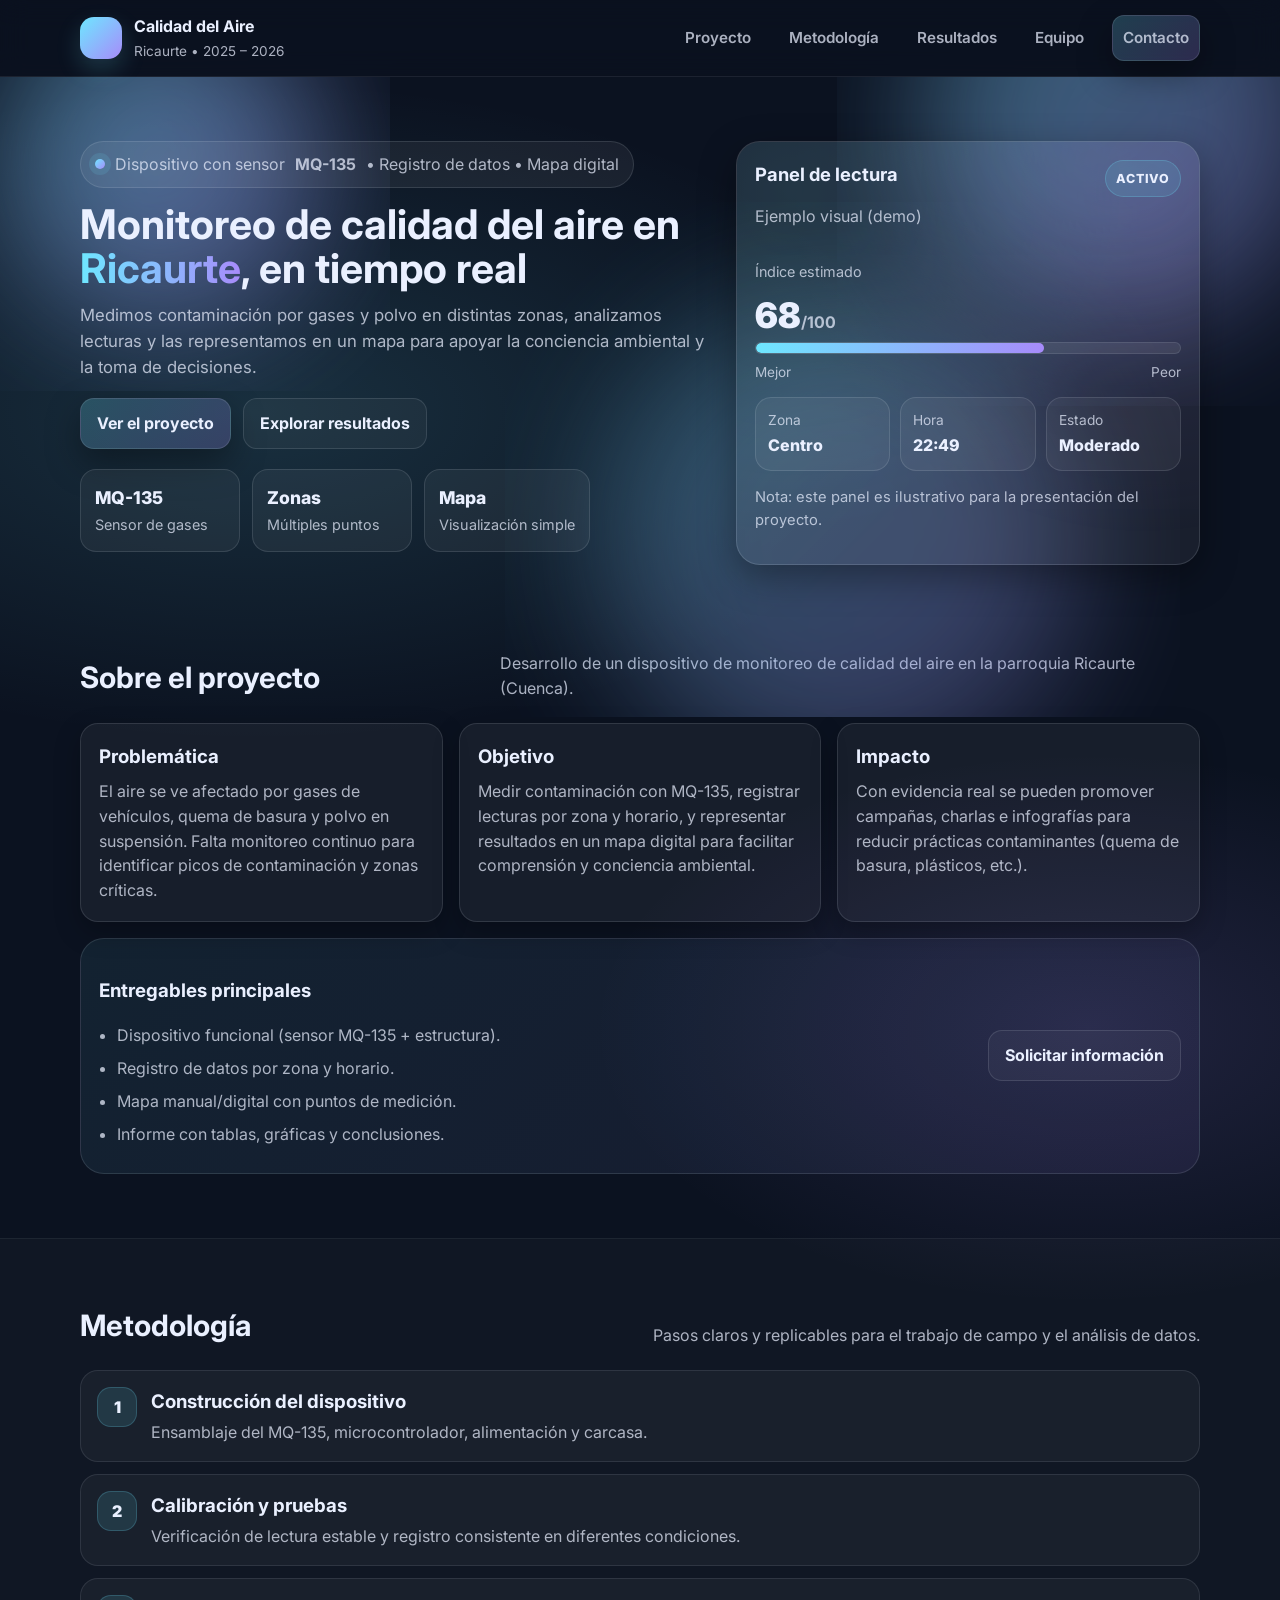
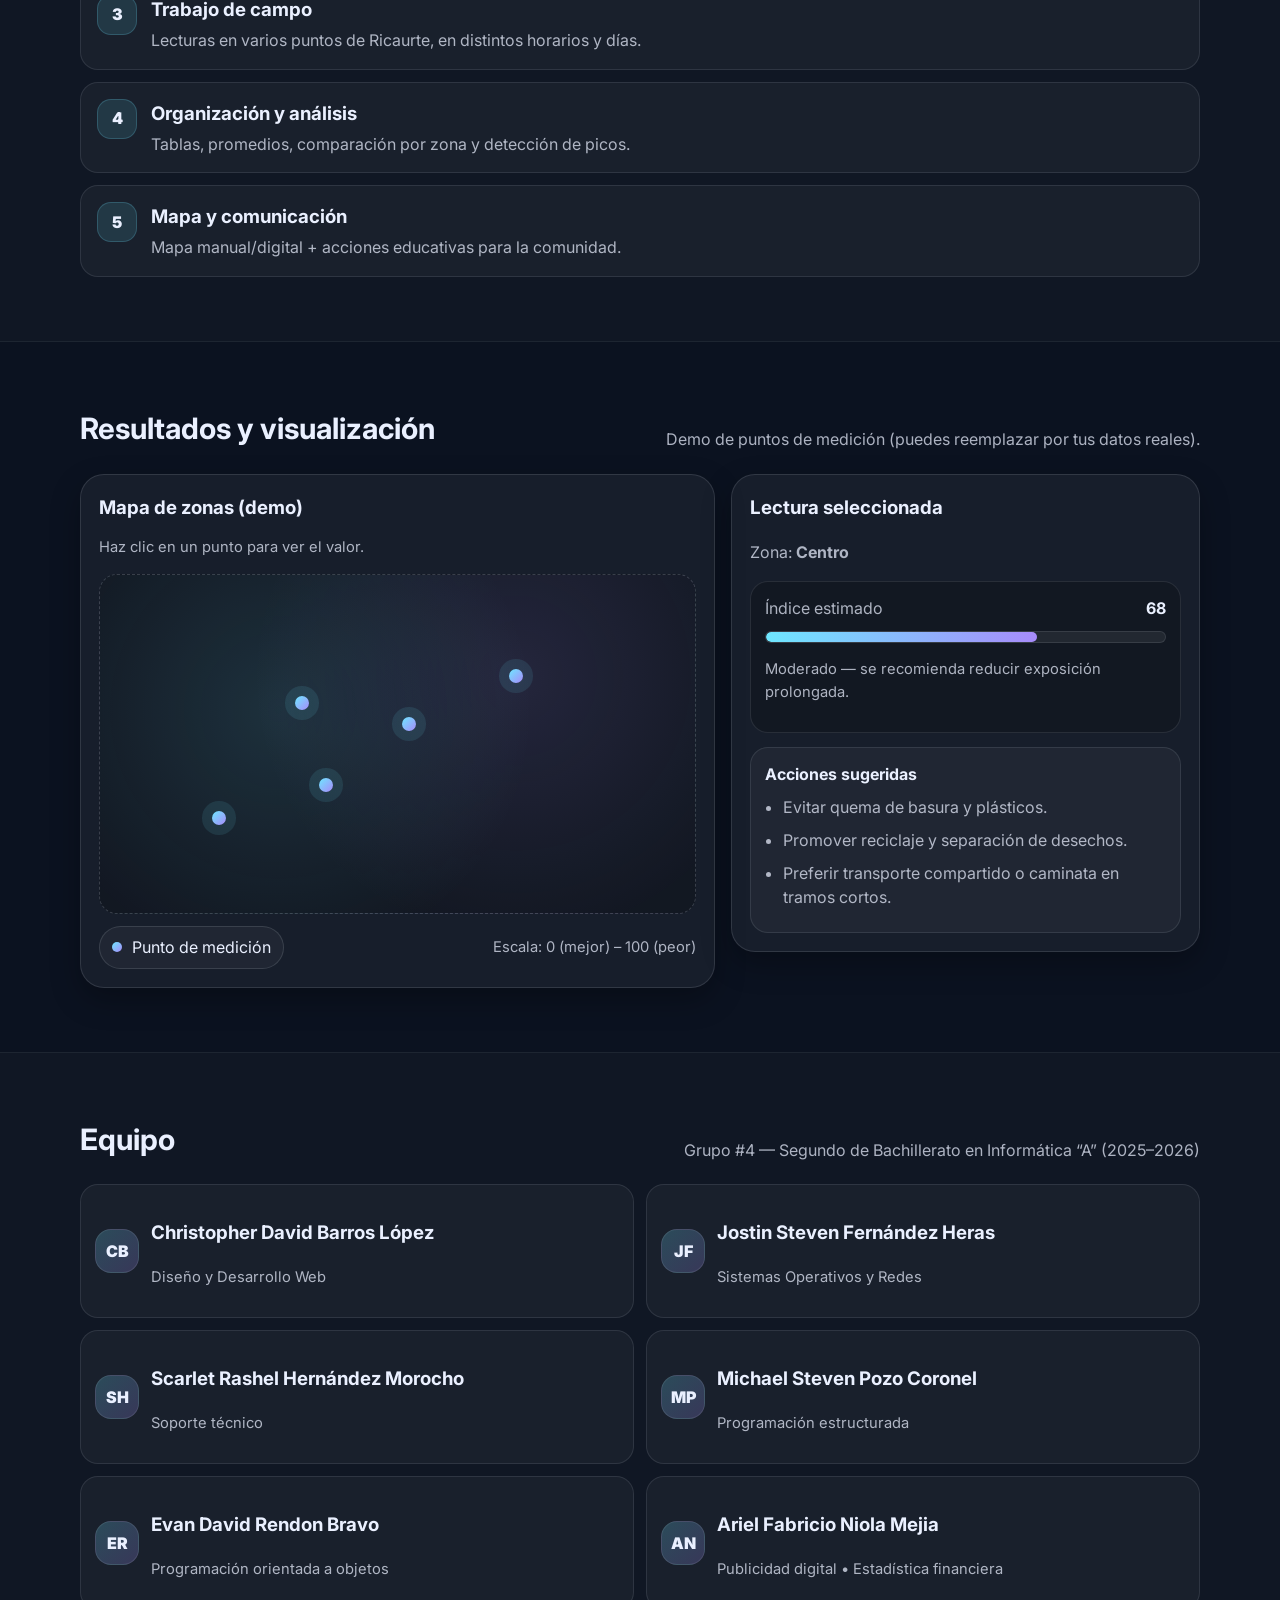
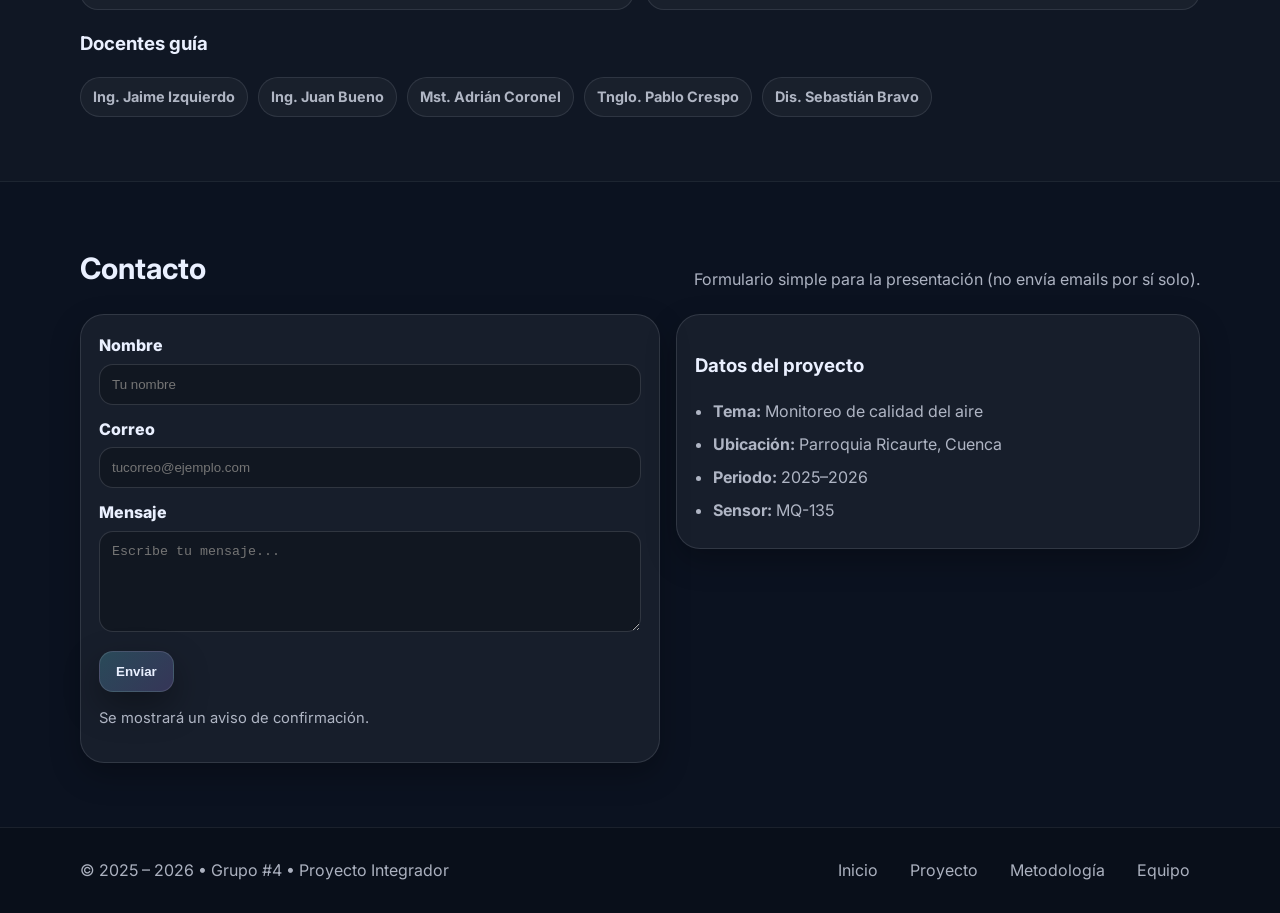
==== index.html @ 4301ad7d "[ADD]Website" ====
<!doctype html>
<html lang="es">
<head>
  <meta charset="utf-8" />
  <meta name="viewport" content="width=device-width, initial-scale=1" />
  <title>Monitoreo de Calidad del Aire | Ricaurte</title>
  <meta name="description" content="Proyecto escolar: dispositivo de monitoreo de calidad del aire con sensor MQ-135 y visualización en mapa digital." />
  <link rel="preconnect" href="https://fonts.googleapis.com">
  <link rel="preconnect" href="https://fonts.gstatic.com" crossorigin>
  <link href="https://fonts.googleapis.com/css2?family=Inter:wght@400;600;700&display=swap" rel="stylesheet">
  <link rel="stylesheet" href="assets/css/styles.css" />
</head>
<body>
  <header class="site-header">
    <div class="container header-inner">
      <a class="brand" href="#inicio" aria-label="Ir a inicio">
        <span class="brand-mark" aria-hidden="true"></span>
        <span class="brand-text">
          <strong>Calidad del Aire</strong>
          <span>Ricaurte • 2025 – 2026 </span>
        </span>
      </a>

      <button class="nav-toggle" id="navToggle" aria-label="Abrir menú" aria-expanded="false" aria-controls="siteNav">
        <span></span><span></span><span></span>
      </button>

      <nav class="site-nav" id="siteNav">
        <a href="#proyecto">Proyecto</a>
        <a href="#metodologia">Metodología</a>
        <a href="#resultados">Resultados</a>
        <a href="#equipo">Equipo</a>
        <a href="#contacto" class="btn btn-sm">Contacto</a>
      </nav>
    </div>
  </header>

  <!-- Hero -->
  <main id="inicio" class="main">
    <section class="hero">
      <div class="container hero-grid">
        <div class="hero-copy">
          <p class="pill">
            <span class="dot"></span>
            Dispositivo con sensor <strong>MQ-135</strong> • Registro de datos • Mapa digital
          </p>
          <h1>Monitoreo de calidad del aire en <span class="grad">Ricaurte</span>, en tiempo real</h1>
          <p class="lead">
            Medimos contaminación por gases y polvo en distintas zonas, analizamos lecturas y las representamos
            en un mapa para apoyar la conciencia ambiental y la toma de decisiones.
          </p>

          <div class="hero-actions">
            <a class="btn" href="#proyecto">Ver el proyecto</a>
            <a class="btn btn-ghost" href="#resultados">Explorar resultados</a>
          </div>

          <div class="hero-stats">
            <div class="stat">
              <div class="stat-num">MQ-135</div>
              <div class="stat-label">Sensor de gases</div>
            </div>
            <div class="stat">
              <div class="stat-num">Zonas</div>
              <div class="stat-label">Múltiples puntos</div>
            </div>
            <div class="stat">
              <div class="stat-num">Mapa</div>
              <div class="stat-label">Visualización simple</div>
            </div>
          </div>
        </div>

        <div class="hero-card" aria-label="Tarjeta ilustrativa">
          <div class="card-top">
            <div class="card-title">
              <h2>Panel de lectura</h2>
              <p class="muted">Ejemplo visual (demo)</p>
            </div>
            <div class="badge">ACTIVO</div>
          </div>

          <div class="gauge">
            <div class="gauge-label">Índice estimado</div>
            <div class="gauge-value"><span id="gaugeValue">68</span><small>/100</small></div>
            <div class="gauge-bar">
              <div class="gauge-fill" id="gaugeFill" style="width: 68%"></div>
            </div>
            <div class="gauge-legend">
              <span>Mejor</span>
              <span>Peor</span>
            </div>
          </div>

          <div class="mini-grid">
            <div class="mini">
              <div class="mini-k">Zona</div>
              <div class="mini-v" id="zoneName">Centro</div>
            </div>
            <div class="mini">
              <div class="mini-k">Hora</div>
              <div class="mini-v" id="hourNow">--:--</div>
            </div>
            <div class="mini">
              <div class="mini-k">Estado</div>
              <div class="mini-v" id="qualityTag">Moderado</div>
            </div>
          </div>

          <p class="small muted">
            Nota: este panel es ilustrativo para la presentación del proyecto.
          </p>
        </div>
      </div>

      <div class="hero-bg" aria-hidden="true">
        <svg viewBox="0 0 1200 600" xmlns="http://www.w3.org/2000/svg" role="img">
          <defs>
            <linearGradient id="g1" x1="0" x2="1" y1="0" y2="1">
              <stop offset="0" stop-color="var(--c-accent)"/>
              <stop offset="1" stop-color="var(--c-accent2)"/>
            </linearGradient>
            <filter id="blur" x="-20%" y="-20%" width="140%" height="140%">
              <feGaussianBlur stdDeviation="55"/>
            </filter>
          </defs>
          <circle cx="220" cy="160" r="130" fill="url(#g1)" opacity="0.55" filter="url(#blur)"/>
          <circle cx="980" cy="130" r="160" fill="url(#g1)" opacity="0.45" filter="url(#blur)"/>
          <circle cx="760" cy="460" r="190" fill="url(#g1)" opacity="0.35" filter="url(#blur)"/>
        </svg>
      </div>
    </section>

    <!-- Seccion del proyecto -->
    <section id="proyecto" class="section">
      <div class="container">
        <div class="section-head">
          <h2>Sobre el proyecto</h2>
          <p class="muted">
            Desarrollo de un dispositivo de monitoreo de calidad del aire en la parroquia Ricaurte (Cuenca).
          </p>
        </div>

        <div class="cards-3">
          <article class="card">
            <h3>Problemática</h3>
            <p>
              El aire se ve afectado por gases de vehículos, quema de basura y polvo en suspensión.
              Falta monitoreo continuo para identificar picos de contaminación y zonas críticas.
            </p>
          </article>

          <article class="card">
            <h3>Objetivo</h3>
            <p>
              Medir contaminación con MQ-135, registrar lecturas por zona y horario, y representar resultados
              en un mapa digital para facilitar comprensión y conciencia ambiental.
            </p>
          </article>

          <article class="card">
            <h3>Impacto</h3>
            <p>
              Con evidencia real se pueden promover campañas, charlas e infografías para reducir prácticas
              contaminantes (quema de basura, plásticos, etc.).
            </p>
          </article>
        </div>

        <div class="callout">
          <div>
            <h3>Entregables principales</h3>
            <ul class="checklist">
              <li>Dispositivo funcional (sensor MQ-135 + estructura).</li>
              <li>Registro de datos por zona y horario.</li>
              <li>Mapa manual/digital con puntos de medición.</li>
              <li>Informe con tablas, gráficas y conclusiones.</li>
            </ul>
          </div>
          <a class="btn btn-ghost" href="#contacto">Solicitar información</a>
        </div>
      </div>
    </section>

    <!-- Metodologia -->
    <section id="metodologia" class="section section-alt">
      <div class="container">
        <div class="section-head">
          <h2>Metodología</h2>
          <p class="muted">Pasos claros y replicables para el trabajo de campo y el análisis de datos.</p>
        </div>

        <div class="timeline">
          <div class="step">
            <div class="step-num">1</div>
            <div class="step-body">
              <h3>Construcción del dispositivo</h3>
              <p>Ensamblaje del MQ-135, microcontrolador, alimentación y carcasa.</p>
            </div>
          </div>

          <div class="step">
            <div class="step-num">2</div>
            <div class="step-body">
              <h3>Calibración y pruebas</h3>
              <p>Verificación de lectura estable y registro consistente en diferentes condiciones.</p>
            </div>
          </div>

          <div class="step">
            <div class="step-num">3</div>
            <div class="step-body">
              <h3>Trabajo de campo</h3>
              <p>Lecturas en varios puntos de Ricaurte, en distintos horarios y días.</p>
            </div>
          </div>

          <div class="step">
            <div class="step-num">4</div>
            <div class="step-body">
              <h3>Organización y análisis</h3>
              <p>Tablas, promedios, comparación por zona y detección de picos.</p>
            </div>
          </div>

          <div class="step">
            <div class="step-num">5</div>
            <div class="step-body">
              <h3>Mapa y comunicación</h3>
              <p>Mapa manual/digital + acciones educativas para la comunidad.</p>
            </div>
          </div>
        </div>
      </div>
    </section>

    <!-- Visualizacion de resultados -->
    <section id="resultados" class="section">
      <div class="container">
        <div class="section-head">
          <h2>Resultados y visualización</h2>
          <p class="muted">Demo de puntos de medición (puedes reemplazar por tus datos reales).</p>
        </div>

        <div class="results-grid">
          <div class="map-card">
            <div class="map-head">
              <h3>Mapa de zonas (demo)</h3>
              <p class="muted small">Haz clic en un punto para ver el valor.</p>
            </div>

            <div class="map" id="map">
              <div class="pin" data-zone="Centro" data-value="68" style="left: 52%; top: 44%"></div>
              <div class="pin" data-zone="Vía Principal" data-value="82" style="left: 70%; top: 30%"></div>
              <div class="pin" data-zone="Escuela" data-value="55" style="left: 34%; top: 38%"></div>
              <div class="pin" data-zone="Barrio Norte" data-value="73" style="left: 38%; top: 62%"></div>
              <div class="pin" data-zone="Zona Rural" data-value="41" style="left: 20%; top: 72%"></div>
            </div>

            <div class="map-legend">
              <span class="legend-pill"><i class="legend-dot"></i> Punto de medición</span>
              <span class="muted small">Escala: 0 (mejor) – 100 (peor)</span>
            </div>
          </div>

          <aside class="panel-card">
            <h3>Lectura seleccionada</h3>
            <p class="muted">Zona: <strong id="selZone">Centro</strong></p>

            <div class="meter">
              <div class="meter-row">
                <span>Índice estimado</span>
                <strong id="selValue">68</strong>
              </div>
              <div class="meter-bar">
                <div class="meter-fill" id="selFill" style="width: 68%"></div>
              </div>
              <p class="small muted" id="selLabel">Moderado — se recomienda reducir exposición prolongada.</p>
            </div>

            <div class="tips">
              <h4>Acciones sugeridas</h4>
              <ul>
                <li>Evitar quema de basura y plásticos.</li>
                <li>Promover reciclaje y separación de desechos.</li>
                <li>Preferir transporte compartido o caminata en tramos cortos.</li>
              </ul>
            </div>
          </aside>
        </div>
      </div>
    </section>

    <!-- Integrantes o equipo 4: -->
    <section id="equipo" class="section section-alt">
      <div class="container">
        <div class="section-head">
          <h2>Equipo</h2>
          <p class="muted">Grupo #4 — Segundo de Bachillerato en Informática “A” (2025–2026)</p>
        </div>

        <div class="team-grid">
          <div class="person">
            <div class="avatar">CB</div>
            <div>
              <h3>Christopher David Barros López</h3>
              <p class="muted small">Diseño y Desarrollo Web</p>
            </div>
          </div>
          <div class="person">
            <div class="avatar">JF</div>
            <div>
              <h3>Jostin Steven Fernández Heras</h3>
              <p class="muted small">Sistemas Operativos y Redes</p>
            </div>
          </div>
          <div class="person">
            <div class="avatar">SH</div>
            <div>
              <h3>Scarlet Rashel Hernández Morocho</h3>
              <p class="muted small">Soporte técnico</p>
            </div>
          </div>
          <div class="person">
            <div class="avatar">MP</div>
            <div>
              <h3>Michael Steven Pozo Coronel</h3>
              <p class="muted small">Programación estructurada</p>
            </div>
          </div>
          <div class="person">
            <div class="avatar">ER</div>
            <div>
              <h3>Evan David Rendon Bravo</h3>
              <p class="muted small">Programación orientada a objetos</p>
            </div>
          </div>
          <div class="person">
            <div class="avatar">AN</div>
            <div>
              <h3>Ariel Fabricio Niola Mejia</h3>
              <p class="muted small">Publicidad digital • Estadística financiera</p>
            </div>
          </div>
        </div>

        <div class="teachers">
          <h3>Docentes guía</h3>
          <div class="chips">
            <span class="chip">Ing. Jaime Izquierdo</span>
            <span class="chip">Ing. Juan Bueno</span>
            <span class="chip">Mst. Adrián Coronel</span>
            <span class="chip">Tnglo. Pablo Crespo</span>
            <span class="chip">Dis. Sebastián Bravo</span>
          </div>
        </div>
      </div>
    </section>

    <!-- Contactos (Si llega a ser necesario añadi esta area) -->
    <section id="contacto" class="section">
      <div class="container">
        <div class="section-head">
          <h2>Contacto</h2>
          <p class="muted">Formulario simple para la presentación (no envía emails por sí solo).</p>
        </div>

        <div class="contact-grid">
          <form class="form" id="contactForm">
            <div class="field">
              <label for="name">Nombre</label>
              <input id="name" name="name" type="text" placeholder="Tu nombre" required />
            </div>
            <div class="field">
              <label for="email">Correo</label>
              <input id="email" name="email" type="email" placeholder="tucorreo@ejemplo.com" required />
            </div>
            <div class="field">
              <label for="msg">Mensaje</label>
              <textarea id="msg" name="msg" rows="5" placeholder="Escribe tu mensaje..." required></textarea>
            </div>

            <button class="btn" type="submit">Enviar</button>
            <p class="small muted" id="formNote">Se mostrará un aviso de confirmación.</p>
          </form>

          <div class="contact-card">
            <h3>Datos del proyecto</h3>
            <ul class="info">
              <li><strong>Tema:</strong> Monitoreo de calidad del aire</li>
              <li><strong>Ubicación:</strong> Parroquia Ricaurte, Cuenca</li>
              <li><strong>Periodo:</strong> 2025–2026</li>
              <li><strong>Sensor:</strong> MQ-135</li>
            </ul>

            
          </div>
        </div>
      </div>
    </section>
  </main>

  <!-- Pie de pagina -->
  <footer class="site-footer">
    <div class="container footer-inner">
      <p>© 2025 – 2026 • Grupo #4 • Proyecto Integrador</p>
      <div class="footer-links">
        <a href="#inicio">Inicio</a>
        <a href="#proyecto">Proyecto</a>
        <a href="#metodologia">Metodología</a>
        <a href="#equipo">Equipo</a>
      </div>
    </div>
  </footer>

  <script src="assets/js/main.js"></script>
</body>
</html>
---- assets/css/styles.css ----
/* ==========================
   Base / Tokens
   ========================== */
:root{
  --c-bg:#0b1220;
  --c-surface:#0f1a2d;
  --c-surface2:#111f36;
  --c-card:rgba(255,255,255,.06);
  --c-text:#eaf0ff;
  --c-muted:rgba(234,240,255,.72);
  --c-border:rgba(234,240,255,.14);
  --c-accent:#6ee7ff;
  --c-accent2:#a78bfa;
  --shadow: 0 12px 36px rgba(0,0,0,.35);
  --radius: 18px;
  --radius2: 24px;
  --container: 1120px;
}

*{ box-sizing:border-box; }
html{ scroll-behavior:smooth; }
body{
  margin:0;
  font-family: Inter, system-ui, -apple-system, Segoe UI, Roboto, Arial, sans-serif;
  background: radial-gradient(1200px 600px at 20% 10%, rgba(110,231,255,.14), transparent 55%),
              radial-gradient(900px 500px at 85% 25%, rgba(167,139,250,.14), transparent 55%),
              var(--c-bg);
  color: var(--c-text);
  line-height: 1.55;
}

a{ color:inherit; text-decoration:none; }
.container{
  width: min(var(--container), calc(100% - 40px));
  margin-inline:auto;
}

.muted{ color: var(--c-muted); }
.small{ font-size: .92rem; }
.grad{
  background: linear-gradient(90deg, var(--c-accent), var(--c-accent2));
  -webkit-background-clip:text;
  background-clip:text;
  color: transparent;
}

/* ==========================
   Header / Nav
   ========================== */
.site-header{
  position: sticky;
  top:0;
  z-index: 20;
  background: rgba(11,18,32,.65);
  backdrop-filter: blur(14px);
  border-bottom: 1px solid rgba(234,240,255,.08);
}
.header-inner{
  display:flex;
  align-items:center;
  justify-content:space-between;
  gap:16px;
  padding: 14px 0;
}
.brand{
  display:flex;
  align-items:center;
  gap:12px;
}
.brand-mark{
  width: 42px;
  height: 42px;
  border-radius: 14px;
  background: linear-gradient(135deg, var(--c-accent), var(--c-accent2));
  box-shadow: 0 10px 24px rgba(110,231,255,.18);
}
.brand-text strong{ display:block; font-size: 1rem; }
.brand-text span{ display:block; font-size: .85rem; color: var(--c-muted); margin-top:2px; }

.site-nav{
  display:flex;
  align-items:center;
  gap:18px;
}
.site-nav a{
  color: var(--c-muted);
  font-weight: 600;
  font-size: .95rem;
  padding: 10px 10px;
  border-radius: 12px;
}
.site-nav a:hover{
  color: var(--c-text);
  background: rgba(255,255,255,.06);
}

.nav-toggle{
  display:none;
  width: 46px;
  height: 46px;
  border-radius: 14px;
  border: 1px solid rgba(234,240,255,.14);
  background: rgba(255,255,255,.05);
  box-shadow: var(--shadow);
  cursor:pointer;
}
.nav-toggle span{
  display:block;
  width: 22px;
  height: 2px;
  background: rgba(234,240,255,.9);
  margin: 5px auto;
  border-radius: 999px;
}

/* ==========================
   Buttons
   ========================== */
.btn{
  display:inline-flex;
  align-items:center;
  justify-content:center;
  gap:10px;
  padding: 12px 16px;
  border-radius: 14px;
  border: 1px solid rgba(234,240,255,.12);
  background: linear-gradient(135deg, rgba(110,231,255,.22), rgba(167,139,250,.22));
  color: var(--c-text);
  font-weight: 700;
  box-shadow: 0 14px 34px rgba(0,0,0,.35);
}
.btn:hover{ transform: translateY(-1px); }
.btn:active{ transform: translateY(0px); }

.btn-sm{ padding: 10px 14px; font-size:.92rem; }

.btn-ghost{
  background: rgba(255,255,255,.04);
  box-shadow:none;
}
.btn-ghost:hover{
  background: rgba(255,255,255,.08);
}

/* ==========================
   Hero
   ========================== */
.main{ overflow:hidden; }
.hero{
  position:relative;
  padding: 64px 0 22px;
}
.hero-grid{
  position:relative;
  z-index: 2;
  display:grid;
  grid-template-columns: 1.15fr .85fr;
  gap: 28px;
  align-items: start;
}
.pill{
  display:inline-flex;
  align-items:center;
  gap:10px;
  padding: 10px 14px;
  border-radius: 999px;
  background: rgba(255,255,255,.06);
  border: 1px solid rgba(234,240,255,.12);
  color: var(--c-muted);
  margin: 0 0 14px;
}
.pill .dot{
  width: 10px;
  height: 10px;
  border-radius: 999px;
  background: linear-gradient(135deg, var(--c-accent), var(--c-accent2));
  box-shadow: 0 0 0 6px rgba(110,231,255,.12);
}
.hero h1{
  margin: 0 0 12px;
  font-size: clamp(2.0rem, 3.2vw, 3.15rem);
  line-height: 1.08;
}
.lead{
  margin: 0 0 18px;
  color: var(--c-muted);
  font-size: 1.05rem;
  max-width: 62ch;
}
.hero-actions{ display:flex; gap:12px; flex-wrap:wrap; }

.hero-stats{
  display:flex;
  gap: 12px;
  margin-top: 20px;
  flex-wrap:wrap;
}
.stat{
  min-width: 160px;
  padding: 14px 14px;
  border-radius: 16px;
  background: rgba(255,255,255,.05);
  border: 1px solid rgba(234,240,255,.12);
}
.stat-num{ font-weight: 800; font-size: 1.1rem; }
.stat-label{ color: var(--c-muted); font-size: .9rem; margin-top:3px; }

.hero-card{
  border-radius: var(--radius2);
  background: rgba(255,255,255,.06);
  border: 1px solid rgba(234,240,255,.14);
  box-shadow: var(--shadow);
  padding: 18px;
  position:relative;
  overflow:hidden;
}
.hero-card::before{
  content:"";
  position:absolute;
  inset:-60px;
  background: radial-gradient(circle at 20% 20%, rgba(110,231,255,.20), transparent 55%),
              radial-gradient(circle at 80% 20%, rgba(167,139,250,.22), transparent 55%);
  opacity:.6;
  pointer-events:none;
}
.card-top{
  position:relative;
  display:flex;
  align-items:flex-start;
  justify-content:space-between;
  gap:14px;
}
.card-title h2{ margin:0; font-size: 1.15rem; }
.badge{
  position:relative;
  font-weight:800;
  font-size:.78rem;
  letter-spacing:.06em;
  padding: 8px 10px;
  border-radius: 999px;
  background: rgba(110,231,255,.12);
  border: 1px solid rgba(110,231,255,.22);
}
.gauge{ position:relative; margin-top: 16px; }
.gauge-label{ color: var(--c-muted); font-size:.9rem; }
.gauge-value{
  font-size: 2.2rem;
  font-weight: 900;
  margin-top: 4px;
}
.gauge-value small{ font-size: 1rem; color: var(--c-muted); font-weight: 700; }
.gauge-bar{
  height: 12px;
  border-radius: 999px;
  background: rgba(255,255,255,.08);
  border: 1px solid rgba(234,240,255,.10);
  overflow:hidden;
}
.gauge-fill{
  height:100%;
  width: 50%;
  border-radius: 999px;
  background: linear-gradient(90deg, var(--c-accent), var(--c-accent2));
}
.gauge-legend{
  display:flex;
  justify-content:space-between;
  margin-top: 8px;
  color: var(--c-muted);
  font-size: .85rem;
}
.mini-grid{
  position:relative;
  display:grid;
  grid-template-columns: repeat(3, 1fr);
  gap: 10px;
  margin-top: 14px;
}
.mini{
  padding: 12px;
  border-radius: 16px;
  background: rgba(255,255,255,.05);
  border: 1px solid rgba(234,240,255,.12);
}
.mini-k{ color: var(--c-muted); font-size: .86rem; }
.mini-v{ font-weight: 800; margin-top:2px; }

.hero-bg{
  position:absolute;
  inset: -120px -120px -220px;
  z-index:1;
  pointer-events:none;
  opacity: .9;
}

/* ==========================
   Sections
   ========================== */
.section{ padding: 64px 0; }
.section-alt{
  background: rgba(255,255,255,.02);
  border-top: 1px solid rgba(234,240,255,.06);
  border-bottom: 1px solid rgba(234,240,255,.06);
}
.section-head{
  display:flex;
  align-items:flex-end;
  justify-content:space-between;
  gap: 18px;
  margin-bottom: 22px;
}
.section-head h2{
  margin:0;
  font-size: clamp(1.6rem, 2.3vw, 2.15rem);
}
.section-head p{ margin:0; max-width: 70ch; }

/* Cards */
.cards-3{
  display:grid;
  grid-template-columns: repeat(3, 1fr);
  gap: 16px;
}
.card{
  background: rgba(255,255,255,.05);
  border: 1px solid rgba(234,240,255,.12);
  border-radius: var(--radius);
  padding: 18px;
  box-shadow: 0 10px 26px rgba(0,0,0,.25);
}
.card h3{ margin:0 0 8px; }
.card p{ margin:0; color: var(--c-muted); }

.callout{
  margin-top: 16px;
  padding: 18px;
  border-radius: var(--radius2);
  background: linear-gradient(135deg, rgba(110,231,255,.08), rgba(167,139,250,.08));
  border: 1px solid rgba(234,240,255,.12);
  display:flex;
  align-items:center;
  justify-content:space-between;
  gap: 18px;
  flex-wrap:wrap;
}
.checklist{
  margin: 10px 0 0;
  padding-left: 18px;
  color: var(--c-muted);
}
.checklist li{ margin: 8px 0; }

/* Timeline */
.timeline{
  display:grid;
  gap: 12px;
}
.step{
  display:flex;
  gap: 14px;
  align-items:flex-start;
  padding: 16px;
  border-radius: var(--radius);
  background: rgba(255,255,255,.04);
  border: 1px solid rgba(234,240,255,.10);
}
.step-num{
  flex: 0 0 auto;
  width: 40px;
  height: 40px;
  border-radius: 14px;
  display:grid;
  place-items:center;
  font-weight: 900;
  background: rgba(110,231,255,.12);
  border: 1px solid rgba(110,231,255,.20);
}
.step-body h3{ margin: 0 0 4px; }
.step-body p{ margin:0; color: var(--c-muted); }

/* Results */
.results-grid{
  display:grid;
  grid-template-columns: 1.15fr .85fr;
  gap: 16px;
  align-items:start;
}
.map-card, .panel-card{
  border-radius: var(--radius2);
  background: rgba(255,255,255,.05);
  border: 1px solid rgba(234,240,255,.12);
  box-shadow: 0 12px 30px rgba(0,0,0,.28);
}
.map-card{ padding: 18px; }
.map-head h3{ margin:0; }
.map{
  margin-top: 14px;
  height: 340px;
  border-radius: 18px;
  border: 1px dashed rgba(234,240,255,.18);
  background:
    radial-gradient(circle at 30% 40%, rgba(110,231,255,.12), transparent 55%),
    radial-gradient(circle at 70% 30%, rgba(167,139,250,.12), transparent 55%),
    rgba(0,0,0,.20);
  position:relative;
  overflow:hidden;
}
.pin{
  width: 14px;
  height: 14px;
  border-radius: 999px;
  background: linear-gradient(135deg, var(--c-accent), var(--c-accent2));
  position:absolute;
  transform: translate(-50%, -50%);
  cursor:pointer;
  box-shadow: 0 0 0 10px rgba(110,231,255,.10);
}
.pin:hover{ box-shadow: 0 0 0 14px rgba(167,139,250,.14); }
.map-legend{
  margin-top: 12px;
  display:flex;
  align-items:center;
  justify-content:space-between;
  gap: 12px;
  flex-wrap:wrap;
}
.legend-pill{
  display:inline-flex;
  align-items:center;
  gap:10px;
  padding: 8px 12px;
  border-radius: 999px;
  border: 1px solid rgba(234,240,255,.12);
  background: rgba(255,255,255,.04);
}
.legend-dot{
  width: 10px;
  height: 10px;
  border-radius: 999px;
  background: linear-gradient(135deg, var(--c-accent), var(--c-accent2));
}

.panel-card{ padding: 18px; }
.panel-card h3{ margin-top:0; }
.meter{
  margin-top: 10px;
  padding: 14px;
  border-radius: 18px;
  background: rgba(0,0,0,.20);
  border: 1px solid rgba(234,240,255,.10);
}
.meter-row{
  display:flex;
  justify-content:space-between;
  align-items:center;
  gap:10px;
}
.meter-row span{ color: var(--c-muted); }
.meter-bar{
  margin-top: 10px;
  height: 12px;
  border-radius: 999px;
  background: rgba(255,255,255,.07);
  border: 1px solid rgba(234,240,255,.10);
  overflow:hidden;
}
.meter-fill{
  height:100%;
  width: 50%;
  border-radius: 999px;
  background: linear-gradient(90deg, var(--c-accent), var(--c-accent2));
}

.tips{
  margin-top: 14px;
  padding: 14px;
  border-radius: 18px;
  background: rgba(255,255,255,.04);
  border: 1px solid rgba(234,240,255,.10);
}
.tips h4{ margin:0 0 8px; }
.tips ul{ margin:0; padding-left: 18px; color: var(--c-muted); }
.tips li{ margin: 8px 0; }

/* Team */
.team-grid{
  display:grid;
  grid-template-columns: repeat(2, 1fr);
  gap: 12px;
}
.person{
  display:flex;
  gap: 12px;
  align-items:center;
  padding: 14px;
  border-radius: var(--radius);
  background: rgba(255,255,255,.04);
  border: 1px solid rgba(234,240,255,.10);
}
.avatar{
  width: 44px;
  height: 44px;
  border-radius: 16px;
  display:grid;
  place-items:center;
  font-weight: 900;
  background: linear-gradient(135deg, rgba(110,231,255,.22), rgba(167,139,250,.22));
  border: 1px solid rgba(234,240,255,.10);
}

.teachers{ margin-top: 18px; }
.chips{
  display:flex;
  gap: 10px;
  flex-wrap:wrap;
  margin-top: 8px;
}
.chip{
  padding: 8px 12px;
  border-radius: 999px;
  background: rgba(255,255,255,.04);
  border: 1px solid rgba(234,240,255,.10);
  color: var(--c-muted);
  font-weight: 700;
  font-size: .9rem;
}

/* Contact */
.contact-grid{
  display:grid;
  grid-template-columns: 1.05fr .95fr;
  gap: 16px;
  align-items:start;
}
.form{
  border-radius: var(--radius2);
  background: rgba(255,255,255,.05);
  border: 1px solid rgba(234,240,255,.12);
  padding: 18px;
  box-shadow: 0 12px 30px rgba(0,0,0,.26);
}
.field{ margin-bottom: 12px; }
label{
  display:block;
  font-weight: 800;
  margin-bottom: 6px;
}
input, textarea{
  width:100%;
  padding: 12px 12px;
  border-radius: 14px;
  border: 1px solid rgba(234,240,255,.14);
  background: rgba(0,0,0,.22);
  color: var(--c-text);
  outline:none;
}
input:focus, textarea:focus{
  border-color: rgba(110,231,255,.35);
  box-shadow: 0 0 0 6px rgba(110,231,255,.10);
}

.contact-card{
  border-radius: var(--radius2);
  background: rgba(255,255,255,.05);
  border: 1px solid rgba(234,240,255,.12);
  padding: 18px;
  box-shadow: 0 12px 30px rgba(0,0,0,.26);
}
.info{ margin: 10px 0 0; padding-left: 18px; color: var(--c-muted); }
.info li{ margin: 8px 0; }
.download{
  margin-top: 14px;
  padding: 14px;
  border-radius: 18px;
  background: rgba(0,0,0,.18);
  border: 1px solid rgba(234,240,255,.10);
}

/* Footer */
.site-footer{
  border-top: 1px solid rgba(234,240,255,.08);
  padding: 22px 0;
  background: rgba(0,0,0,.18);
}
.footer-inner{
  display:flex;
  align-items:center;
  justify-content:space-between;
  gap: 16px;
  flex-wrap:wrap;
}
.footer-inner p{ margin:0; color: var(--c-muted); }
.footer-links{ display:flex; gap: 12px; flex-wrap:wrap; }
.footer-links a{
  color: var(--c-muted);
  padding: 8px 10px;
  border-radius: 12px;
}
.footer-links a:hover{ background: rgba(255,255,255,.06); color: var(--c-text); }

/* ==========================
   Responsive
   ========================== */
@media (max-width: 960px){
  .hero-grid, .results-grid, .contact-grid{ grid-template-columns: 1fr; }
  .cards-3{ grid-template-columns: 1fr; }
  .team-grid{ grid-template-columns: 1fr; }
  .site-nav{
    position: absolute;
    top: 70px;
    right: 20px;
    left: 20px;
    padding: 12px;
    border-radius: 18px;
    background: rgba(11,18,32,.92);
    border: 1px solid rgba(234,240,255,.12);
    box-shadow: var(--shadow);
    display:none;
    flex-direction:column;
    align-items:stretch;
  }
  .site-nav a{ padding: 12px 14px; }
  .nav-toggle{ display:block; }
  .site-nav.is-open{ display:flex; }
}
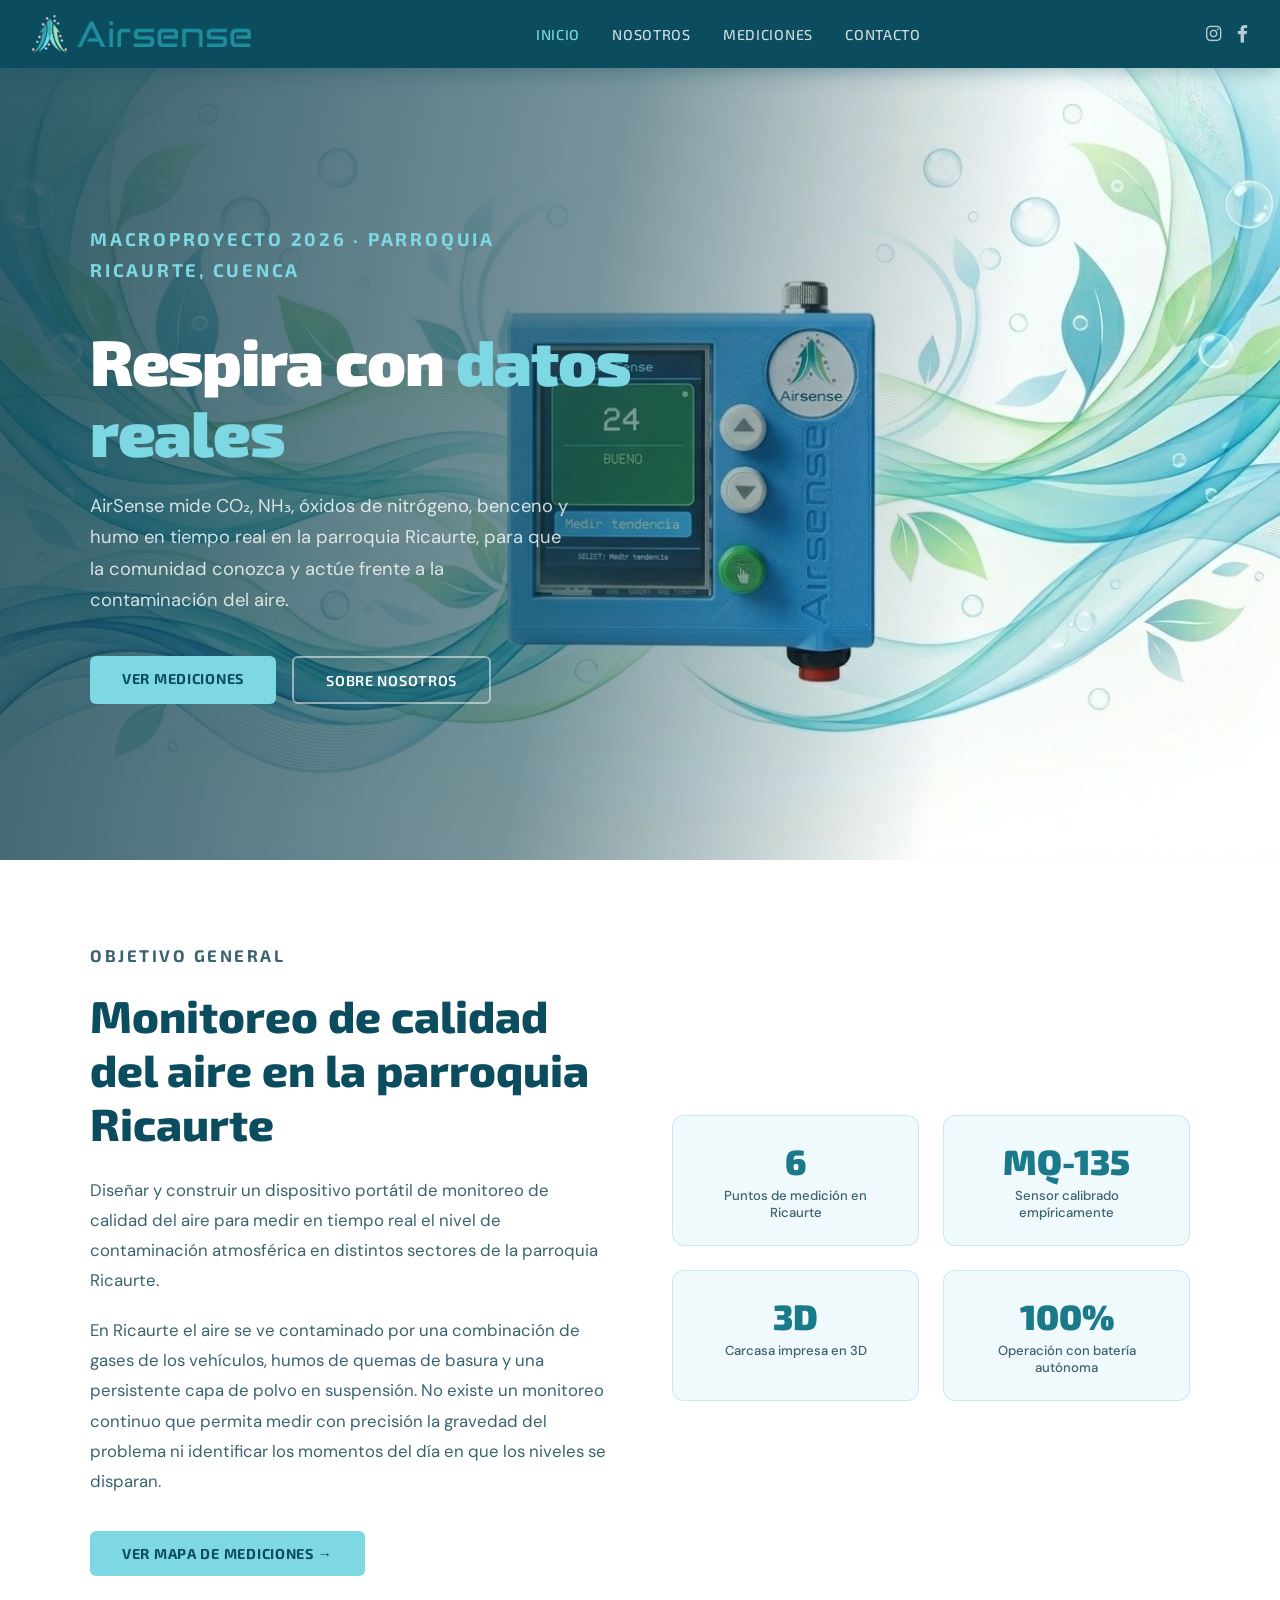
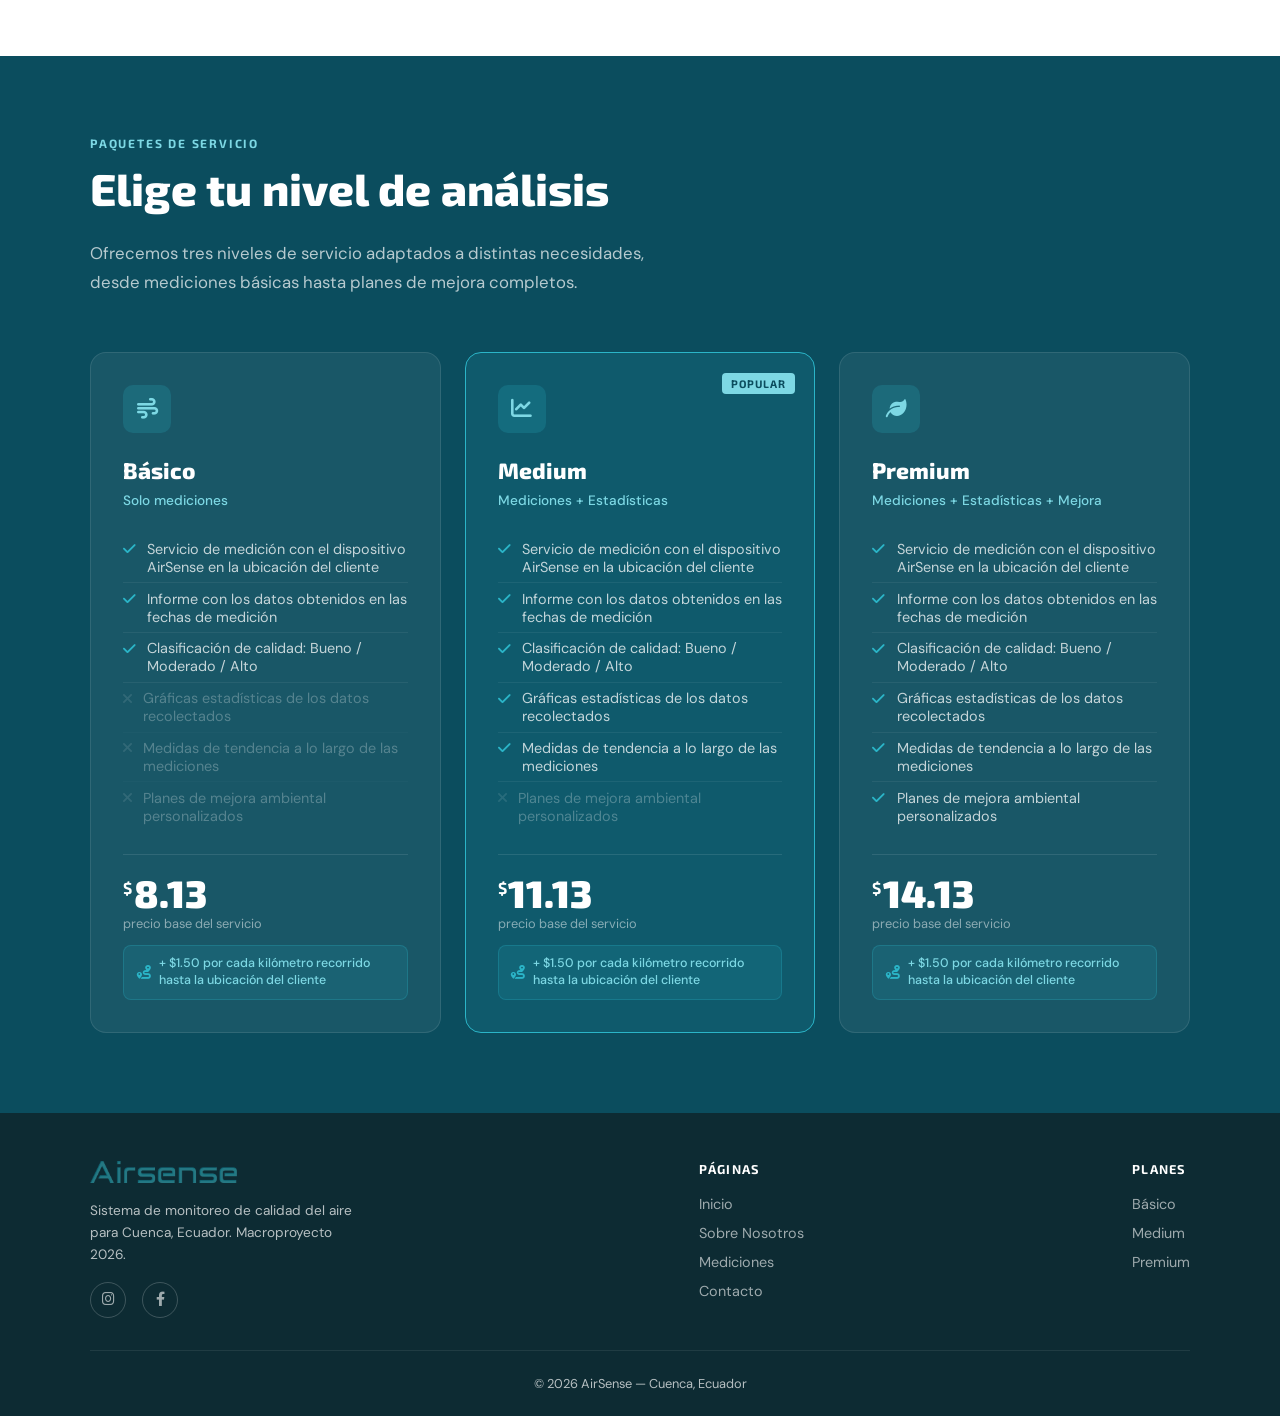
==== commit 20c12a59: "[ADD]Repo" ====
--- a/index.html
+++ b/index.html
@@ -1,418 +1,754 @@
-<!doctype html>
+<!DOCTYPE html>
 <html lang="es">
 <head>
-  <meta charset="utf-8" />
-  <meta name="viewport" content="width=device-width, initial-scale=1" />
-  <title>Monitoreo de Calidad del Aire | Ricaurte</title>
-  <meta name="description" content="Proyecto escolar: dispositivo de monitoreo de calidad del aire con sensor MQ-135 y visualización en mapa digital." />
-  <link rel="preconnect" href="https://fonts.googleapis.com">
-  <link rel="preconnect" href="https://fonts.gstatic.com" crossorigin>
-  <link href="https://fonts.googleapis.com/css2?family=Inter:wght@400;600;700&display=swap" rel="stylesheet">
-  <link rel="stylesheet" href="assets/css/styles.css" />
+    <meta charset="UTF-8">
+    <meta name="viewport" content="width=device-width, initial-scale=1.0">
+    <title>AirSense | Monitoreo de Calidad del Aire</title>
+    <link rel="preconnect" href="https://fonts.googleapis.com">
+    <link href="https://fonts.googleapis.com/css2?family=Exo+2:wght@300;400;600;700;900&family=DM+Sans:wght@300;400;500&display=swap" rel="stylesheet">
+    <link rel="stylesheet" href="https://cdnjs.cloudflare.com/ajax/libs/font-awesome/6.0.0/css/all.min.css">
+    <style>
+        :root {
+            --teal-dark: #0b4d5e;
+            --teal-mid: #1a7a8a;
+            --teal-bright: #2bb5c8;
+            --teal-light: #7dd8e4;
+            --bg-light: #f0f9fb;
+            --text-dark: #0d2b33;
+            --text-mid: #3a6370;
+            --white: #ffffff;
+            --accent: #e8f7f9;
+        }
+
+        * { margin: 0; padding: 0; box-sizing: border-box; }
+
+        body {
+            font-family: 'DM Sans', sans-serif;
+            background: var(--white);
+            color: var(--text-dark);
+        }
+
+        /* NAV */
+        nav {
+            background: var(--teal-dark);
+            position: sticky;
+            top: 0;
+            z-index: 100;
+            padding: 0 2rem;
+            height: 68px;
+            display: flex;
+            align-items: center;
+            justify-content: space-between;
+            box-shadow: 0 2px 20px rgba(11,77,94,0.4);
+        }
+
+        .nav-brand {
+            display: flex;
+            align-items: center;
+            gap: 10px;
+            text-decoration: none;
+        }
+
+        .nav-brand img.isotipo {
+            height: 38px;
+            width: auto;
+            mix-blend-mode: screen;
+        }
+
+        .nav-brand img.logotipo {
+            height: 26px;
+            width: auto;
+            mix-blend-mode: screen;
+        }
+
+        .nav-links {
+            display: flex;
+            align-items: center;
+            gap: 2rem;
+            list-style: none;
+        }
+
+        .nav-links a {
+            color: rgba(255,255,255,0.8);
+            text-decoration: none;
+            font-family: 'Exo 2', sans-serif;
+            font-size: 0.9rem;
+            font-weight: 500;
+            letter-spacing: 0.05em;
+            text-transform: uppercase;
+            transition: color 0.2s;
+        }
+
+        .nav-links a:hover, .nav-links a.active {
+            color: var(--teal-light);
+        }
+
+        .nav-social {
+            display: flex;
+            align-items: center;
+            gap: 1rem;
+        }
+
+        .nav-social a {
+            color: rgba(255,255,255,0.7);
+            font-size: 1.1rem;
+            transition: color 0.2s, transform 0.2s;
+            text-decoration: none;
+        }
+
+        .nav-social a:hover {
+            color: var(--teal-light);
+            transform: scale(1.15);
+        }
+
+        /* HERO */
+        .hero {
+            background: url('hero-banner.png') center center / cover no-repeat;
+            min-height: 88vh;
+            display: flex;
+            align-items: center;
+            position: relative;
+            overflow: hidden;
+            padding: 5rem 2rem;
+        }
+
+        /* overlay: izquierda opaca para leer el texto, derecha transparente para ver el dispositivo */
+        .hero::after {
+            content: '';
+            position: absolute;
+            inset: 0;
+            background: linear-gradient(
+                100deg,
+                rgba(11,60,74,0.82) 0%,
+                rgba(11,60,74,0.55) 45%,
+                rgba(11,60,74,0.0) 75%
+            );
+            pointer-events: none;
+            z-index: 1;
+        }
+
+        .hero::before { display: none; }
+        .hero-grid { display: none; }
+
+        .hero-content {
+            max-width: 1100px;
+            margin: 0 auto;
+            position: relative;
+            z-index: 2;
+            /* solo columna de texto, sin imagen a la derecha */
+            display: block;
+            width: 100%;
+        }
+
+        .hero-text {
+            max-width: 560px;
+        }
+
+        .hero-text h1 {
+            font-family: 'Exo 2', sans-serif;
+            font-size: clamp(2.8rem, 5vw, 4.2rem);
+            font-weight: 900;
+            color: var(--white);
+            line-height: 1.1;
+            margin-bottom: 1.5rem;
+            letter-spacing: -0.02em;
+        }
+
+        .hero-text h1 span {
+            color: var(--teal-light);
+        }
+
+        .hero-text p {
+            font-size: 1.15rem;
+            color: rgba(255,255,255,0.8);
+            line-height: 1.7;
+            margin-bottom: 2.5rem;
+            max-width: 480px;
+        }
+
+        .hero-buttons {
+            display: flex;
+            gap: 1rem;
+            flex-wrap: wrap;
+        }
+
+        .btn-primary {
+            background: var(--teal-light);
+            color: var(--teal-dark);
+            padding: 0.85rem 2rem;
+            border-radius: 6px;
+            font-family: 'Exo 2', sans-serif;
+            font-weight: 700;
+            font-size: 0.9rem;
+            letter-spacing: 0.05em;
+            text-transform: uppercase;
+            text-decoration: none;
+            transition: background 0.2s, transform 0.2s;
+        }
+
+        .btn-primary:hover {
+            background: var(--white);
+            transform: translateY(-2px);
+        }
+
+        .btn-outline {
+            border: 2px solid rgba(255,255,255,0.5);
+            color: var(--white);
+            padding: 0.85rem 2rem;
+            border-radius: 6px;
+            font-family: 'Exo 2', sans-serif;
+            font-weight: 600;
+            font-size: 0.9rem;
+            letter-spacing: 0.05em;
+            text-transform: uppercase;
+            text-decoration: none;
+            transition: border-color 0.2s, background 0.2s;
+        }
+
+        .btn-outline:hover {
+            border-color: var(--teal-light);
+            background: rgba(255,255,255,0.1);
+        }
+
+        @keyframes float {
+            0%, 100% { transform: translateY(0); }
+            50% { transform: translateY(-16px); }
+        }
+
+        /* OBJETIVO */
+        .section {
+            padding: 5rem 2rem;
+        }
+
+        .container {
+            max-width: 1100px;
+            margin: 0 auto;
+        }
+
+        .section-tag {
+            font-family: 'Exo 2', sans-serif;
+            font-size: 0.75rem;
+            font-weight: 700;
+            letter-spacing: 0.15em;
+            text-transform: uppercase;
+            color: var(--teal-mid);
+            margin-bottom: 0.75rem;
+        }
+
+        .section-title {
+            font-family: 'Exo 2', sans-serif;
+            font-size: clamp(2rem, 3.5vw, 2.8rem);
+            font-weight: 800;
+            color: var(--teal-dark);
+            margin-bottom: 1.5rem;
+            line-height: 1.2;
+        }
+
+        .objetivo-grid {
+            display: grid;
+            grid-template-columns: 1fr 1fr;
+            gap: 4rem;
+            align-items: center;
+        }
+
+        .objetivo-text p {
+            font-size: 1.05rem;
+            color: var(--text-mid);
+            line-height: 1.8;
+            margin-bottom: 1.2rem;
+        }
+
+        .objetivo-stats {
+            display: grid;
+            grid-template-columns: 1fr 1fr;
+            gap: 1.5rem;
+        }
+
+        .stat-card {
+            background: var(--bg-light);
+            border: 1px solid rgba(43,181,200,0.2);
+            border-radius: 12px;
+            padding: 1.5rem;
+            text-align: center;
+            transition: transform 0.2s, box-shadow 0.2s;
+        }
+
+        .stat-card:hover {
+            transform: translateY(-4px);
+            box-shadow: 0 8px 24px rgba(43,181,200,0.15);
+        }
+
+        .stat-card .num {
+            font-family: 'Exo 2', sans-serif;
+            font-size: 2.2rem;
+            font-weight: 900;
+            color: var(--teal-mid);
+            display: block;
+        }
+
+        .stat-card p {
+            font-size: 0.82rem;
+            color: var(--text-mid);
+            margin-top: 0.3rem;
+            font-weight: 500;
+        }
+
+        /* PLANES */
+        .planes-section {
+            background: var(--teal-dark);
+            padding: 5rem 2rem;
+        }
+
+        .planes-section .section-title {
+            color: var(--white);
+        }
+
+        .planes-section .section-tag {
+            color: var(--teal-light);
+        }
+
+        .planes-section .section-intro {
+            color: rgba(255,255,255,0.7);
+            font-size: 1.05rem;
+            max-width: 560px;
+            line-height: 1.7;
+            margin-bottom: 3.5rem;
+        }
+
+        .planes-grid {
+            display: grid;
+            grid-template-columns: repeat(3, 1fr);
+            gap: 1.5rem;
+        }
+
+        .plan-card {
+            background: rgba(255,255,255,0.06);
+            border: 1px solid rgba(255,255,255,0.1);
+            border-radius: 16px;
+            padding: 2rem;
+            transition: transform 0.25s, border-color 0.25s, background 0.25s;
+            position: relative;
+            overflow: hidden;
+        }
+
+        .plan-card:hover {
+            transform: translateY(-6px);
+            border-color: var(--teal-bright);
+            background: rgba(43,181,200,0.1);
+        }
+
+        .plan-card.featured {
+            border-color: var(--teal-bright);
+            background: rgba(43,181,200,0.12);
+        }
+
+        .plan-badge {
+            position: absolute;
+            top: 1.2rem;
+            right: 1.2rem;
+            background: var(--teal-light);
+            color: var(--teal-dark);
+            font-family: 'Exo 2', sans-serif;
+            font-size: 0.68rem;
+            font-weight: 700;
+            letter-spacing: 0.08em;
+            text-transform: uppercase;
+            padding: 0.25rem 0.6rem;
+            border-radius: 4px;
+        }
+
+        .plan-icon {
+            width: 48px;
+            height: 48px;
+            background: rgba(43,181,200,0.2);
+            border-radius: 10px;
+            display: flex;
+            align-items: center;
+            justify-content: center;
+            font-size: 1.3rem;
+            color: var(--teal-light);
+            margin-bottom: 1.5rem;
+        }
+
+        .plan-name {
+            font-family: 'Exo 2', sans-serif;
+            font-size: 1.4rem;
+            font-weight: 800;
+            color: var(--white);
+            margin-bottom: 0.5rem;
+        }
+
+        .plan-tagline {
+            color: var(--teal-light);
+            font-size: 0.85rem;
+            margin-bottom: 1.5rem;
+            font-weight: 500;
+        }
+
+        .plan-features {
+            list-style: none;
+            space-y: 0.6rem;
+        }
+
+        .plan-features li {
+            display: flex;
+            align-items: flex-start;
+            gap: 0.7rem;
+            color: rgba(255,255,255,0.75);
+            font-size: 0.9rem;
+            padding: 0.4rem 0;
+            border-bottom: 1px solid rgba(255,255,255,0.06);
+        }
+
+        .plan-features li:last-child {
+            border-bottom: none;
+        }
+
+        .plan-features li i {
+            color: var(--teal-bright);
+            margin-top: 0.15rem;
+            flex-shrink: 0;
+        }
+
+        .plan-features li.disabled {
+            opacity: 0.35;
+        }
+
+        .plan-features li.disabled i {
+            color: rgba(255,255,255,0.3);
+        }
+
+        /* PRECIO */
+        .plan-price {
+            margin: 1.4rem 0 0.3rem;
+            padding-top: 1.2rem;
+            border-top: 1px solid rgba(255,255,255,0.1);
+        }
+
+        .plan-price .amount {
+            font-family: 'Exo 2', sans-serif;
+            font-size: 2.4rem;
+            font-weight: 900;
+            color: var(--white);
+            line-height: 1;
+        }
+
+        .plan-price .amount sup {
+            font-size: 1rem;
+            font-weight: 700;
+            vertical-align: super;
+            margin-right: 0.1rem;
+        }
+
+        .plan-price .period {
+            font-size: 0.8rem;
+            color: rgba(255,255,255,0.5);
+            margin-top: 0.2rem;
+        }
+
+        .plan-km {
+            display: flex;
+            align-items: center;
+            gap: 0.5rem;
+            background: rgba(43,181,200,0.12);
+            border: 1px solid rgba(43,181,200,0.25);
+            border-radius: 8px;
+            padding: 0.55rem 0.8rem;
+            margin-top: 0.8rem;
+            font-size: 0.78rem;
+            color: var(--teal-light);
+            font-weight: 500;
+            line-height: 1.4;
+        }
+
+        .plan-km i {
+            color: var(--teal-bright);
+            font-size: 0.85rem;
+            flex-shrink: 0;
+        }
+
+        /* FOOTER */
+        footer {
+            background: var(--text-dark);
+            color: rgba(255,255,255,0.7);
+            padding: 3rem 2rem 1.5rem;
+        }
+
+        .footer-inner {
+            max-width: 1100px;
+            margin: 0 auto;
+            display: flex;
+            justify-content: space-between;
+            align-items: flex-start;
+            gap: 2rem;
+            flex-wrap: wrap;
+        }
+
+        .footer-brand img.logotipo {
+            height: 22px;
+            mix-blend-mode: screen;
+            margin-bottom: 0.8rem;
+        }
+
+        .footer-brand p {
+            font-size: 0.85rem;
+            max-width: 280px;
+            line-height: 1.6;
+        }
+
+        .footer-social {
+            display: flex;
+            gap: 1rem;
+            margin-top: 1rem;
+        }
+
+        .footer-social a {
+            width: 36px;
+            height: 36px;
+            border-radius: 50%;
+            border: 1px solid rgba(255,255,255,0.2);
+            display: flex;
+            align-items: center;
+            justify-content: center;
+            color: rgba(255,255,255,0.6);
+            font-size: 0.9rem;
+            text-decoration: none;
+            transition: border-color 0.2s, color 0.2s;
+        }
+
+        .footer-social a:hover {
+            border-color: var(--teal-bright);
+            color: var(--teal-light);
+        }
+
+        .footer-links h4 {
+            font-family: 'Exo 2', sans-serif;
+            font-size: 0.8rem;
+            font-weight: 700;
+            letter-spacing: 0.1em;
+            text-transform: uppercase;
+            color: var(--white);
+            margin-bottom: 1rem;
+        }
+
+        .footer-links ul {
+            list-style: none;
+        }
+
+        .footer-links ul li {
+            margin-bottom: 0.5rem;
+        }
+
+        .footer-links ul li a {
+            color: rgba(255,255,255,0.6);
+            text-decoration: none;
+            font-size: 0.9rem;
+            transition: color 0.2s;
+        }
+
+        .footer-links ul li a:hover {
+            color: var(--teal-light);
+        }
+
+        .footer-bottom {
+            max-width: 1100px;
+            margin: 2rem auto 0;
+            padding-top: 1.5rem;
+            border-top: 1px solid rgba(255,255,255,0.08);
+            text-align: center;
+            font-size: 0.8rem;
+        }
+
+        @media (max-width: 768px) {
+            .objetivo-grid, .planes-grid { grid-template-columns: 1fr; }
+            .objetivo-stats { grid-template-columns: 1fr 1fr; }
+            .nav-links { display: none; }
+            .hero-text { max-width: 100%; }
+        }
+    </style>
 </head>
 <body>
-  <header class="site-header">
-    <div class="container header-inner">
-      <a class="brand" href="#inicio" aria-label="Ir a inicio">
-        <span class="brand-mark" aria-hidden="true"></span>
-        <span class="brand-text">
-          <strong>Calidad del Aire</strong>
-          <span>Ricaurte • 2025 – 2026 </span>
-        </span>
-      </a>
-
-      <button class="nav-toggle" id="navToggle" aria-label="Abrir menú" aria-expanded="false" aria-controls="siteNav">
-        <span></span><span></span><span></span>
-      </button>
-
-      <nav class="site-nav" id="siteNav">
-        <a href="#proyecto">Proyecto</a>
-        <a href="#metodologia">Metodología</a>
-        <a href="#resultados">Resultados</a>
-        <a href="#equipo">Equipo</a>
-        <a href="#contacto" class="btn btn-sm">Contacto</a>
-      </nav>
+
+<nav>
+    <a href="index.html" class="nav-brand">
+        <img src="Airsense-iso.png" class="isotipo" alt="AirSense isotipo">
+        <img src="Airsense-logo.png" class="logotipo" alt="AirSense">
+    </a>
+    <ul class="nav-links">
+        <li><a href="index.html" class="active">Inicio</a></li>
+        <li><a href="nosotros.html">Nosotros</a></li>
+        <li><a href="mediciones.html">Mediciones</a></li>
+        <li><a href="contacto.html">Contacto</a></li>
+    </ul>
+    <div class="nav-social">
+        <a href="https://www.instagram.com/airsense_ricaurte/" target="_blank" title="Instagram"><i class="fab fa-instagram"></i></a>
+        <a href="https://www.facebook.com/profile.php?id=61586188710664" target="_blank" title="Facebook"><i class="fab fa-facebook-f"></i></a>
     </div>
-  </header>
-
-  <!-- Hero -->
-  <main id="inicio" class="main">
-    <section class="hero">
-      <div class="container hero-grid">
-        <div class="hero-copy">
-          <p class="pill">
-            <span class="dot"></span>
-            Dispositivo con sensor <strong>MQ-135</strong> • Registro de datos • Mapa digital
-          </p>
-          <h1>Monitoreo de calidad del aire en <span class="grad">Ricaurte</span>, en tiempo real</h1>
-          <p class="lead">
-            Medimos contaminación por gases y polvo en distintas zonas, analizamos lecturas y las representamos
-            en un mapa para apoyar la conciencia ambiental y la toma de decisiones.
-          </p>
-
-          <div class="hero-actions">
-            <a class="btn" href="#proyecto">Ver el proyecto</a>
-            <a class="btn btn-ghost" href="#resultados">Explorar resultados</a>
-          </div>
-
-          <div class="hero-stats">
-            <div class="stat">
-              <div class="stat-num">MQ-135</div>
-              <div class="stat-label">Sensor de gases</div>
+</nav>
+
+<!-- HERO -->
+<header class="hero">
+    <div class="hero-grid"></div>
+    <div class="hero-content">
+        <div class="hero-text">
+            <p class="section-tag" style="color:var(--teal-light);">Macroproyecto 2026 · Parroquia Ricaurte, Cuenca</p>
+            <h1>Respira con <span>datos reales</span></h1>
+            <p>AirSense mide CO₂, NH₃, óxidos de nitrógeno, benceno y humo en tiempo real en la parroquia Ricaurte, para que la comunidad conozca y actúe frente a la contaminación del aire.</p>
+            <div class="hero-buttons">
+                <a href="mediciones.html" class="btn-primary">Ver Mediciones</a>
+                <a href="nosotros.html" class="btn-outline">Sobre Nosotros</a>
             </div>
-            <div class="stat">
-              <div class="stat-num">Zonas</div>
-              <div class="stat-label">Múltiples puntos</div>
+        </div>
+    </div>
+</header>
+
+<!-- OBJETIVO -->
+<section class="section" id="objetivo">
+    <div class="container">
+        <div class="objetivo-grid">
+            <div class="objetivo-text">
+                <p class="section-tag">Objetivo General</p>
+                <h2 class="section-title">Monitoreo de calidad del aire en la parroquia Ricaurte</h2>
+                <p>Diseñar y construir un dispositivo portátil de monitoreo de calidad del aire para medir en tiempo real el nivel de contaminación atmosférica en distintos sectores de la parroquia Ricaurte.</p>
+                <p>En Ricaurte el aire se ve contaminado por una combinación de gases de los vehículos, humos de quemas de basura y una persistente capa de polvo en suspensión. No existe un monitoreo continuo que permita medir con precisión la gravedad del problema ni identificar los momentos del día en que los niveles se disparan.</p>
+                <a href="mediciones.html" class="btn-primary" style="display:inline-block; margin-top:1rem;">Ver mapa de mediciones →</a>
             </div>
-            <div class="stat">
-              <div class="stat-num">Mapa</div>
-              <div class="stat-label">Visualización simple</div>
+            <div class="objetivo-stats">
+                <div class="stat-card">
+                    <span class="num">6</span>
+                    <p>Puntos de medición en Ricaurte</p>
+                </div>
+                <div class="stat-card">
+                    <span class="num">MQ-135</span>
+                    <p>Sensor calibrado empíricamente</p>
+                </div>
+                <div class="stat-card">
+                    <span class="num">3D</span>
+                    <p>Carcasa impresa en 3D</p>
+                </div>
+                <div class="stat-card">
+                    <span class="num">100%</span>
+                    <p>Operación con batería autónoma</p>
+                </div>
             </div>
-          </div>
         </div>
-
-        <div class="hero-card" aria-label="Tarjeta ilustrativa">
-          <div class="card-top">
-            <div class="card-title">
-              <h2>Panel de lectura</h2>
-              <p class="muted">Ejemplo visual (demo)</p>
+    </div>
+</section>
+
+<!-- PLANES -->
+<section class="planes-section" id="planes">
+    <div class="container">
+        <p class="section-tag">Paquetes de Servicio</p>
+        <h2 class="section-title">Elige tu nivel de análisis</h2>
+        <p class="section-intro">Ofrecemos tres niveles de servicio adaptados a distintas necesidades, desde mediciones básicas hasta planes de mejora completos.</p>
+
+        <div class="planes-grid">
+            <!-- BÁSICO -->
+            <div class="plan-card">
+                <div class="plan-icon"><i class="fas fa-wind"></i></div>
+                <div class="plan-name">Básico</div>
+                <div class="plan-tagline">Solo mediciones</div>
+                <ul class="plan-features">
+                    <li><i class="fas fa-check"></i> Servicio de medición con el dispositivo AirSense en la ubicación del cliente</li>
+                    <li><i class="fas fa-check"></i> Informe con los datos obtenidos en las fechas de medición</li>
+                    <li><i class="fas fa-check"></i> Clasificación de calidad: Bueno / Moderado / Alto</li>
+                    <li class="disabled"><i class="fas fa-times"></i> Gráficas estadísticas de los datos recolectados</li>
+                    <li class="disabled"><i class="fas fa-times"></i> Medidas de tendencia a lo largo de las mediciones</li>
+                    <li class="disabled"><i class="fas fa-times"></i> Planes de mejora ambiental personalizados</li>
+                </ul>
+                <div class="plan-price">
+                    <div class="amount"><sup>$</sup>8.13</div>
+                    <div class="period">precio base del servicio</div>
+                </div>
+                <div class="plan-km">
+                    <i class="fas fa-route"></i>
+                    <span>+ $1.50 por cada kilómetro recorrido hasta la ubicación del cliente</span>
+                </div>
             </div>
-            <div class="badge">ACTIVO</div>
-          </div>
-
-          <div class="gauge">
-            <div class="gauge-label">Índice estimado</div>
-            <div class="gauge-value"><span id="gaugeValue">68</span><small>/100</small></div>
-            <div class="gauge-bar">
-              <div class="gauge-fill" id="gaugeFill" style="width: 68%"></div>
+
+            <!-- MEDIUM -->
+            <div class="plan-card featured">
+                <div class="plan-badge">Popular</div>
+                <div class="plan-icon"><i class="fas fa-chart-line"></i></div>
+                <div class="plan-name">Medium</div>
+                <div class="plan-tagline">Mediciones + Estadísticas</div>
+                <ul class="plan-features">
+                    <li><i class="fas fa-check"></i> Servicio de medición con el dispositivo AirSense en la ubicación del cliente</li>
+                    <li><i class="fas fa-check"></i> Informe con los datos obtenidos en las fechas de medición</li>
+                    <li><i class="fas fa-check"></i> Clasificación de calidad: Bueno / Moderado / Alto</li>
+                    <li><i class="fas fa-check"></i> Gráficas estadísticas de los datos recolectados</li>
+                    <li><i class="fas fa-check"></i> Medidas de tendencia a lo largo de las mediciones</li>
+                    <li class="disabled"><i class="fas fa-times"></i> Planes de mejora ambiental personalizados</li>
+                </ul>
+                <div class="plan-price">
+                    <div class="amount"><sup>$</sup>11.13</div>
+                    <div class="period">precio base del servicio</div>
+                </div>
+                <div class="plan-km">
+                    <i class="fas fa-route"></i>
+                    <span>+ $1.50 por cada kilómetro recorrido hasta la ubicación del cliente</span>
+                </div>
             </div>
-            <div class="gauge-legend">
-              <span>Mejor</span>
-              <span>Peor</span>
+
+            <!-- PREMIUM -->
+            <div class="plan-card">
+                <div class="plan-icon"><i class="fas fa-leaf"></i></div>
+                <div class="plan-name">Premium</div>
+                <div class="plan-tagline">Mediciones + Estadísticas + Mejora</div>
+                <ul class="plan-features">
+                    <li><i class="fas fa-check"></i> Servicio de medición con el dispositivo AirSense en la ubicación del cliente</li>
+                    <li><i class="fas fa-check"></i> Informe con los datos obtenidos en las fechas de medición</li>
+                    <li><i class="fas fa-check"></i> Clasificación de calidad: Bueno / Moderado / Alto</li>
+                    <li><i class="fas fa-check"></i> Gráficas estadísticas de los datos recolectados</li>
+                    <li><i class="fas fa-check"></i> Medidas de tendencia a lo largo de las mediciones</li>
+                    <li><i class="fas fa-check"></i> Planes de mejora ambiental personalizados</li>
+                </ul>
+                <div class="plan-price">
+                    <div class="amount"><sup>$</sup>14.13</div>
+                    <div class="period">precio base del servicio</div>
+                </div>
+                <div class="plan-km">
+                    <i class="fas fa-route"></i>
+                    <span>+ $1.50 por cada kilómetro recorrido hasta la ubicación del cliente</span>
+                </div>
             </div>
-          </div>
-
-          <div class="mini-grid">
-            <div class="mini">
-              <div class="mini-k">Zona</div>
-              <div class="mini-v" id="zoneName">Centro</div>
+        </div>
+    </div>
+</section>
+
+<!-- FOOTER -->
+<footer>
+    <div class="footer-inner">
+        <div class="footer-brand">
+            <img src="Airsense-logo.png" class="logotipo" alt="AirSense">
+            <p>Sistema de monitoreo de calidad del aire para Cuenca, Ecuador. Macroproyecto 2026.</p>
+            <div class="footer-social">
+                <a href="https://www.instagram.com/airsense_ricaurte/" target="_blank"><i class="fab fa-instagram"></i></a>
+                <a href="https://www.facebook.com/profile.php?id=61586188710664" target="_blank"><i class="fab fa-facebook-f"></i></a>
             </div>
-            <div class="mini">
-              <div class="mini-k">Hora</div>
-              <div class="mini-v" id="hourNow">--:--</div>
-            </div>
-            <div class="mini">
-              <div class="mini-k">Estado</div>
-              <div class="mini-v" id="qualityTag">Moderado</div>
-            </div>
-          </div>
-
-          <p class="small muted">
-            Nota: este panel es ilustrativo para la presentación del proyecto.
-          </p>
         </div>
-      </div>
-
-      <div class="hero-bg" aria-hidden="true">
-        <svg viewBox="0 0 1200 600" xmlns="http://www.w3.org/2000/svg" role="img">
-          <defs>
-            <linearGradient id="g1" x1="0" x2="1" y1="0" y2="1">
-              <stop offset="0" stop-color="var(--c-accent)"/>
-              <stop offset="1" stop-color="var(--c-accent2)"/>
-            </linearGradient>
-            <filter id="blur" x="-20%" y="-20%" width="140%" height="140%">
-              <feGaussianBlur stdDeviation="55"/>
-            </filter>
-          </defs>
-          <circle cx="220" cy="160" r="130" fill="url(#g1)" opacity="0.55" filter="url(#blur)"/>
-          <circle cx="980" cy="130" r="160" fill="url(#g1)" opacity="0.45" filter="url(#blur)"/>
-          <circle cx="760" cy="460" r="190" fill="url(#g1)" opacity="0.35" filter="url(#blur)"/>
-        </svg>
-      </div>
-    </section>
-
-    <!-- Seccion del proyecto -->
-    <section id="proyecto" class="section">
-      <div class="container">
-        <div class="section-head">
-          <h2>Sobre el proyecto</h2>
-          <p class="muted">
-            Desarrollo de un dispositivo de monitoreo de calidad del aire en la parroquia Ricaurte (Cuenca).
-          </p>
+        <div class="footer-links">
+            <h4>Páginas</h4>
+            <ul>
+                <li><a href="index.html">Inicio</a></li>
+                <li><a href="nosotros.html">Sobre Nosotros</a></li>
+                <li><a href="mediciones.html">Mediciones</a></li>
+                <li><a href="contacto.html">Contacto</a></li>
+            </ul>
         </div>
-
-        <div class="cards-3">
-          <article class="card">
-            <h3>Problemática</h3>
-            <p>
-              El aire se ve afectado por gases de vehículos, quema de basura y polvo en suspensión.
-              Falta monitoreo continuo para identificar picos de contaminación y zonas críticas.
-            </p>
-          </article>
-
-          <article class="card">
-            <h3>Objetivo</h3>
-            <p>
-              Medir contaminación con MQ-135, registrar lecturas por zona y horario, y representar resultados
-              en un mapa digital para facilitar comprensión y conciencia ambiental.
-            </p>
-          </article>
-
-          <article class="card">
-            <h3>Impacto</h3>
-            <p>
-              Con evidencia real se pueden promover campañas, charlas e infografías para reducir prácticas
-              contaminantes (quema de basura, plásticos, etc.).
-            </p>
-          </article>
+        <div class="footer-links">
+            <h4>Planes</h4>
+            <ul>
+                <li><a href="#planes">Básico</a></li>
+                <li><a href="#planes">Medium</a></li>
+                <li><a href="#planes">Premium</a></li>
+            </ul>
         </div>
-
-        <div class="callout">
-          <div>
-            <h3>Entregables principales</h3>
-            <ul class="checklist">
-              <li>Dispositivo funcional (sensor MQ-135 + estructura).</li>
-              <li>Registro de datos por zona y horario.</li>
-              <li>Mapa manual/digital con puntos de medición.</li>
-              <li>Informe con tablas, gráficas y conclusiones.</li>
-            </ul>
-          </div>
-          <a class="btn btn-ghost" href="#contacto">Solicitar información</a>
-        </div>
-      </div>
-    </section>
-
-    <!-- Metodologia -->
-    <section id="metodologia" class="section section-alt">
-      <div class="container">
-        <div class="section-head">
-          <h2>Metodología</h2>
-          <p class="muted">Pasos claros y replicables para el trabajo de campo y el análisis de datos.</p>
-        </div>
-
-        <div class="timeline">
-          <div class="step">
-            <div class="step-num">1</div>
-            <div class="step-body">
-              <h3>Construcción del dispositivo</h3>
-              <p>Ensamblaje del MQ-135, microcontrolador, alimentación y carcasa.</p>
-            </div>
-          </div>
-
-          <div class="step">
-            <div class="step-num">2</div>
-            <div class="step-body">
-              <h3>Calibración y pruebas</h3>
-              <p>Verificación de lectura estable y registro consistente en diferentes condiciones.</p>
-            </div>
-          </div>
-
-          <div class="step">
-            <div class="step-num">3</div>
-            <div class="step-body">
-              <h3>Trabajo de campo</h3>
-              <p>Lecturas en varios puntos de Ricaurte, en distintos horarios y días.</p>
-            </div>
-          </div>
-
-          <div class="step">
-            <div class="step-num">4</div>
-            <div class="step-body">
-              <h3>Organización y análisis</h3>
-              <p>Tablas, promedios, comparación por zona y detección de picos.</p>
-            </div>
-          </div>
-
-          <div class="step">
-            <div class="step-num">5</div>
-            <div class="step-body">
-              <h3>Mapa y comunicación</h3>
-              <p>Mapa manual/digital + acciones educativas para la comunidad.</p>
-            </div>
-          </div>
-        </div>
-      </div>
-    </section>
-
-    <!-- Visualizacion de resultados -->
-    <section id="resultados" class="section">
-      <div class="container">
-        <div class="section-head">
-          <h2>Resultados y visualización</h2>
-          <p class="muted">Demo de puntos de medición (puedes reemplazar por tus datos reales).</p>
-        </div>
-
-        <div class="results-grid">
-          <div class="map-card">
-            <div class="map-head">
-              <h3>Mapa de zonas (demo)</h3>
-              <p class="muted small">Haz clic en un punto para ver el valor.</p>
-            </div>
-
-            <div class="map" id="map">
-              <div class="pin" data-zone="Centro" data-value="68" style="left: 52%; top: 44%"></div>
-              <div class="pin" data-zone="Vía Principal" data-value="82" style="left: 70%; top: 30%"></div>
-              <div class="pin" data-zone="Escuela" data-value="55" style="left: 34%; top: 38%"></div>
-              <div class="pin" data-zone="Barrio Norte" data-value="73" style="left: 38%; top: 62%"></div>
-              <div class="pin" data-zone="Zona Rural" data-value="41" style="left: 20%; top: 72%"></div>
-            </div>
-
-            <div class="map-legend">
-              <span class="legend-pill"><i class="legend-dot"></i> Punto de medición</span>
-              <span class="muted small">Escala: 0 (mejor) – 100 (peor)</span>
-            </div>
-          </div>
-
-          <aside class="panel-card">
-            <h3>Lectura seleccionada</h3>
-            <p class="muted">Zona: <strong id="selZone">Centro</strong></p>
-
-            <div class="meter">
-              <div class="meter-row">
-                <span>Índice estimado</span>
-                <strong id="selValue">68</strong>
-              </div>
-              <div class="meter-bar">
-                <div class="meter-fill" id="selFill" style="width: 68%"></div>
-              </div>
-              <p class="small muted" id="selLabel">Moderado — se recomienda reducir exposición prolongada.</p>
-            </div>
-
-            <div class="tips">
-              <h4>Acciones sugeridas</h4>
-              <ul>
-                <li>Evitar quema de basura y plásticos.</li>
-                <li>Promover reciclaje y separación de desechos.</li>
-                <li>Preferir transporte compartido o caminata en tramos cortos.</li>
-              </ul>
-            </div>
-          </aside>
-        </div>
-      </div>
-    </section>
-
-    <!-- Integrantes o equipo 4: -->
-    <section id="equipo" class="section section-alt">
-      <div class="container">
-        <div class="section-head">
-          <h2>Equipo</h2>
-          <p class="muted">Grupo #4 — Segundo de Bachillerato en Informática “A” (2025–2026)</p>
-        </div>
-
-        <div class="team-grid">
-          <div class="person">
-            <div class="avatar">CB</div>
-            <div>
-              <h3>Christopher David Barros López</h3>
-              <p class="muted small">Diseño y Desarrollo Web</p>
-            </div>
-          </div>
-          <div class="person">
-            <div class="avatar">JF</div>
-            <div>
-              <h3>Jostin Steven Fernández Heras</h3>
-              <p class="muted small">Sistemas Operativos y Redes</p>
-            </div>
-          </div>
-          <div class="person">
-            <div class="avatar">SH</div>
-            <div>
-              <h3>Scarlet Rashel Hernández Morocho</h3>
-              <p class="muted small">Soporte técnico</p>
-            </div>
-          </div>
-          <div class="person">
-            <div class="avatar">MP</div>
-            <div>
-              <h3>Michael Steven Pozo Coronel</h3>
-              <p class="muted small">Programación estructurada</p>
-            </div>
-          </div>
-          <div class="person">
-            <div class="avatar">ER</div>
-            <div>
-              <h3>Evan David Rendon Bravo</h3>
-              <p class="muted small">Programación orientada a objetos</p>
-            </div>
-          </div>
-          <div class="person">
-            <div class="avatar">AN</div>
-            <div>
-              <h3>Ariel Fabricio Niola Mejia</h3>
-              <p class="muted small">Publicidad digital • Estadística financiera</p>
-            </div>
-          </div>
-        </div>
-
-        <div class="teachers">
-          <h3>Docentes guía</h3>
-          <div class="chips">
-            <span class="chip">Ing. Jaime Izquierdo</span>
-            <span class="chip">Ing. Juan Bueno</span>
-            <span class="chip">Mst. Adrián Coronel</span>
-            <span class="chip">Tnglo. Pablo Crespo</span>
-            <span class="chip">Dis. Sebastián Bravo</span>
-          </div>
-        </div>
-      </div>
-    </section>
-
-    <!-- Contactos (Si llega a ser necesario añadi esta area) -->
-    <section id="contacto" class="section">
-      <div class="container">
-        <div class="section-head">
-          <h2>Contacto</h2>
-          <p class="muted">Formulario simple para la presentación (no envía emails por sí solo).</p>
-        </div>
-
-        <div class="contact-grid">
-          <form class="form" id="contactForm">
-            <div class="field">
-              <label for="name">Nombre</label>
-              <input id="name" name="name" type="text" placeholder="Tu nombre" required />
-            </div>
-            <div class="field">
-              <label for="email">Correo</label>
-              <input id="email" name="email" type="email" placeholder="tucorreo@ejemplo.com" required />
-            </div>
-            <div class="field">
-              <label for="msg">Mensaje</label>
-              <textarea id="msg" name="msg" rows="5" placeholder="Escribe tu mensaje..." required></textarea>
-            </div>
-
-            <button class="btn" type="submit">Enviar</button>
-            <p class="small muted" id="formNote">Se mostrará un aviso de confirmación.</p>
-          </form>
-
-          <div class="contact-card">
-            <h3>Datos del proyecto</h3>
-            <ul class="info">
-              <li><strong>Tema:</strong> Monitoreo de calidad del aire</li>
-              <li><strong>Ubicación:</strong> Parroquia Ricaurte, Cuenca</li>
-              <li><strong>Periodo:</strong> 2025–2026</li>
-              <li><strong>Sensor:</strong> MQ-135</li>
-            </ul>
-
-            
-          </div>
-        </div>
-      </div>
-    </section>
-  </main>
-
-  <!-- Pie de pagina -->
-  <footer class="site-footer">
-    <div class="container footer-inner">
-      <p>© 2025 – 2026 • Grupo #4 • Proyecto Integrador</p>
-      <div class="footer-links">
-        <a href="#inicio">Inicio</a>
-        <a href="#proyecto">Proyecto</a>
-        <a href="#metodologia">Metodología</a>
-        <a href="#equipo">Equipo</a>
-      </div>
     </div>
-  </footer>
-
-  <script src="assets/js/main.js"></script>
+    <div class="footer-bottom">
+        &copy; 2026 AirSense — Cuenca, Ecuador
+    </div>
+</footer>
+
 </body>
 </html>
